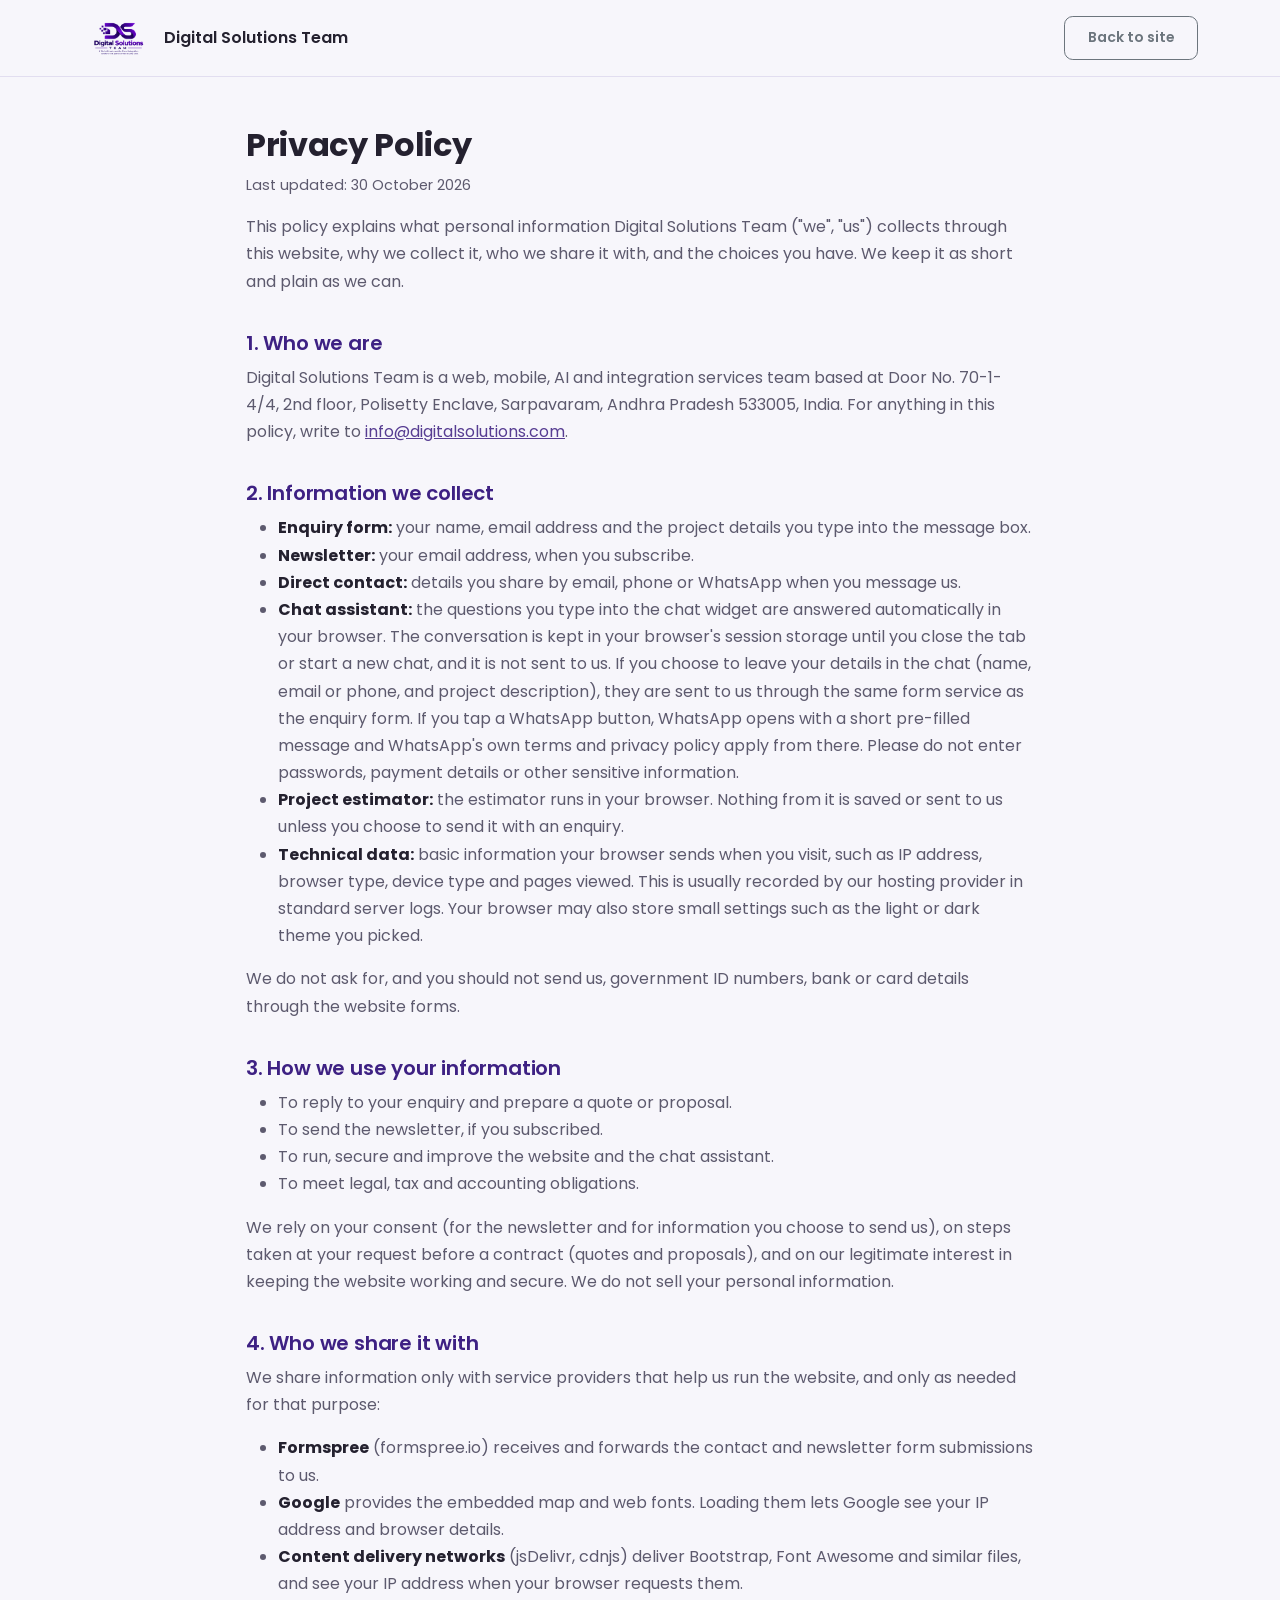
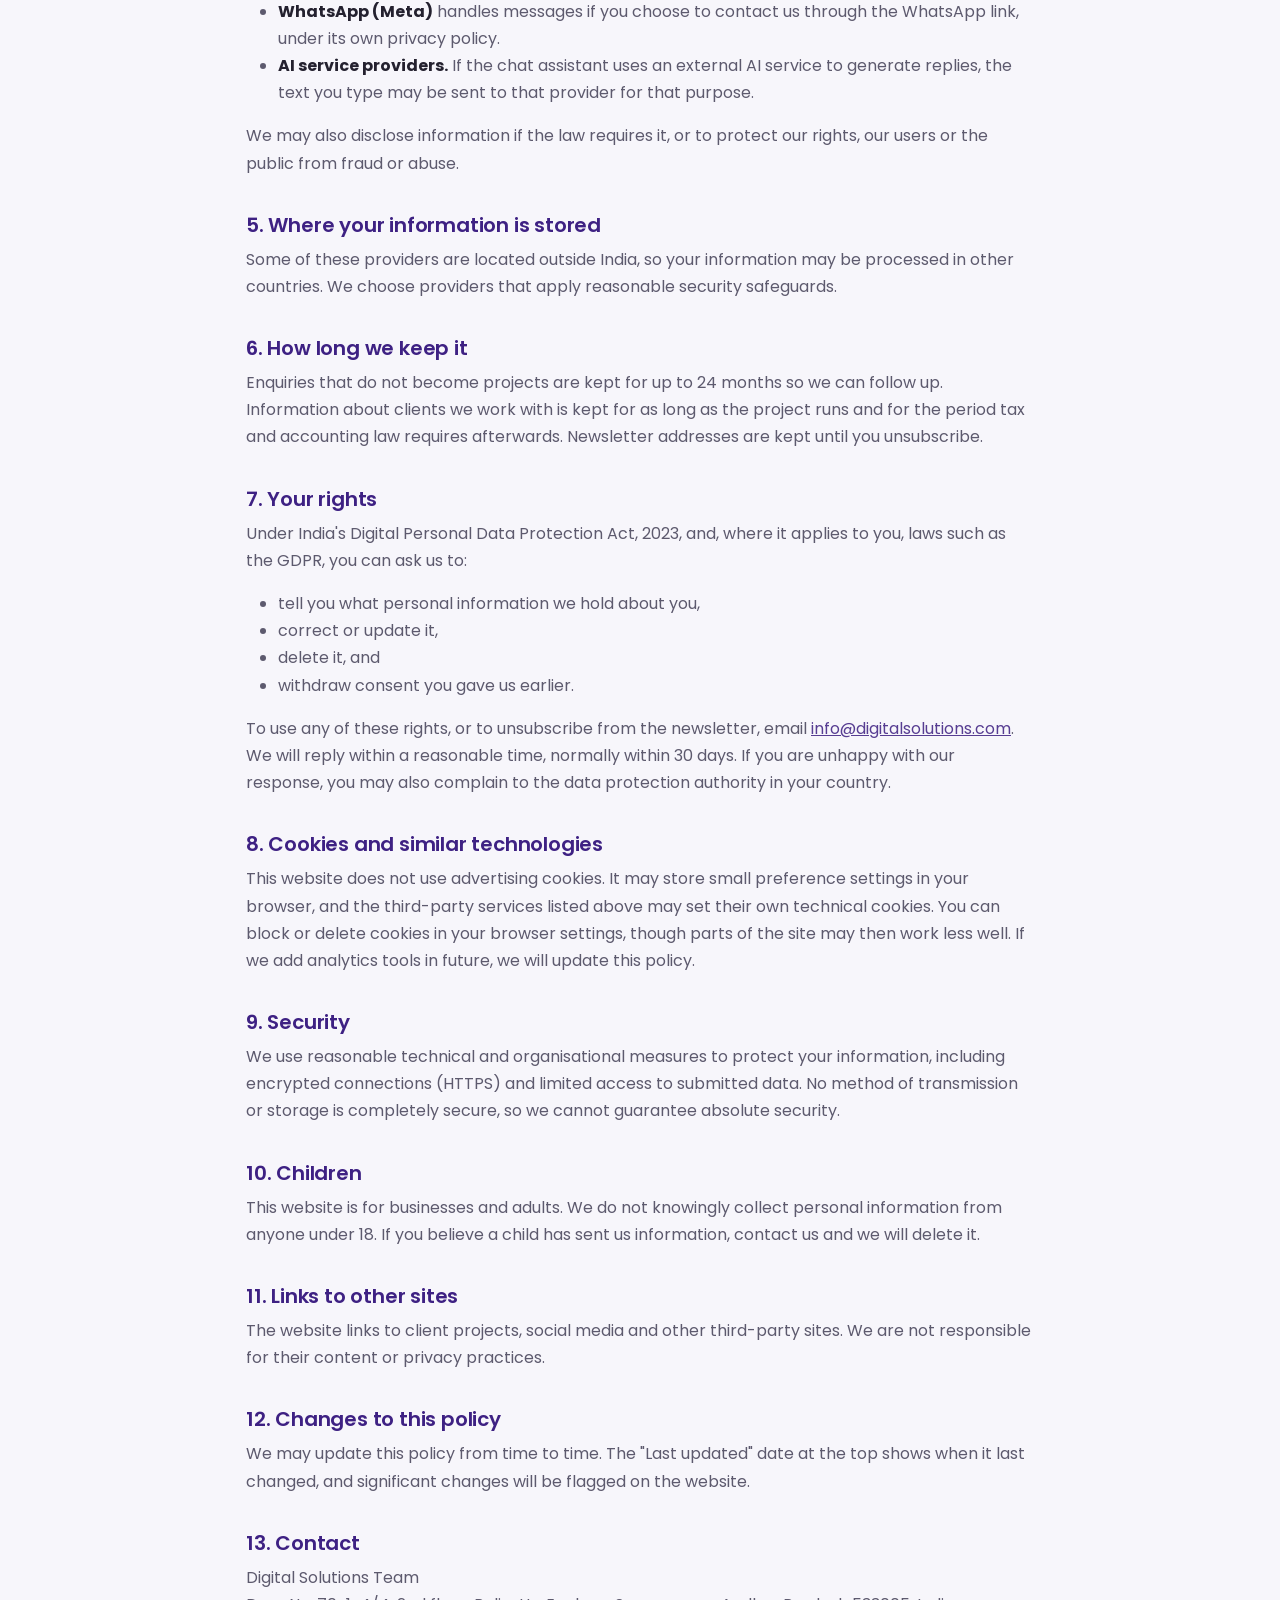
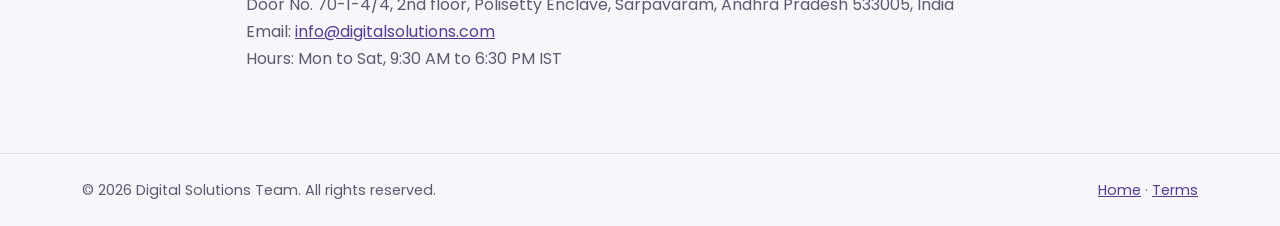
==== privacy.html @ 10ef4505 "Phase 1: Update website design and project cards" ====
<!doctype html>
<html lang="en">
  <head>
    <meta charset="UTF-8" />
    <meta name="viewport" content="width=device-width, initial-scale=1.0" />
    <title>Privacy Policy | Digital Solutions Team</title>
    <meta
      name="description"
      content="How Digital Solutions Team collects, uses and protects personal information from website visitors, enquiries and newsletter subscribers."
    />
    <meta name="robots" content="index, follow" />
    <link rel="icon" href="assets/images/logos/Digital%20Solutions%20Team%20Logo.png" />
    <link
      href="https://cdn.jsdelivr.net/npm/bootstrap@5.3.2/dist/css/bootstrap.min.css"
      rel="stylesheet"
    />
    <link
      href="https://fonts.googleapis.com/css2?family=Poppins:wght@400;500;600;700&display=swap"
      rel="stylesheet"
    />
    <link rel="stylesheet" href="styles.css" />
  </head>
  <body>
    <header class="legal-header">
      <div class="container d-flex justify-content-between align-items-center">
        <a href="index.html">
          <img
            src="assets/images/logos/Digital%20Solutions%20Team%20Logo.png"
            alt=""
            width="36"
            height="36"
          />
          <span>Digital Solutions Team</span>
        </a>
        <a href="index.html#contact" class="btn btn-sm btn-outline-secondary"
          >Back to site</a
        >
      </div>
    </header>

    <main class="legal">
      <h1>Privacy Policy</h1>
      <p class="updated">Last updated: 30 October 2026</p>

      <p>
        This policy explains what personal information Digital Solutions Team
        ("we", "us") collects through this website, why we collect it, who we
        share it with, and the choices you have. We keep it as short and plain as
        we can.
      </p>

      <h2>1. Who we are</h2>
      <p>
        Digital Solutions Team is a web, mobile, AI and integration services
        team based at Door No. 70-1-4/4, 2nd floor, Polisetty Enclave,
        Sarpavaram, Andhra Pradesh 533005, India. For anything in this policy,
        write to
        <a href="mailto:info@digitalsolutions.com"
          >info@digitalsolutions.com</a
        >.
      </p>

      <h2>2. Information we collect</h2>
      <ul>
        <li>
          <b>Enquiry form:</b> your name, email address and the project details
          you type into the message box.
        </li>
        <li>
          <b>Newsletter:</b> your email address, when you subscribe.
        </li>
        <li>
          <b>Direct contact:</b> details you share by email, phone or WhatsApp
          when you message us.
        </li>
        <li>
          <b>Chat assistant:</b> the questions you type into the chat widget are
          answered automatically in your browser. The conversation is kept in
          your browser's session storage until you close the tab or start a
          new chat, and it is not sent to us. If you choose to leave your
          details in the chat (name, email or phone, and project description),
          they are sent to us through the same form service as the enquiry
          form. If you tap a WhatsApp button, WhatsApp opens with a short
          pre-filled message and WhatsApp's own terms and privacy policy apply
          from there. Please do not enter passwords, payment details or other
          sensitive information.
        </li>
        <li>
          <b>Project estimator:</b> the estimator runs in your browser. Nothing
          from it is saved or sent to us unless you choose to send it with an
          enquiry.
        </li>
        <li>
          <b>Technical data:</b> basic information your browser sends when you
          visit, such as IP address, browser type, device type and pages
          viewed. This is usually recorded by our hosting provider in standard
          server logs. Your browser may also store small settings such as the
          light or dark theme you picked.
        </li>
      </ul>
      <p>
        We do not ask for, and you should not send us, government ID numbers,
        bank or card details through the website forms.
      </p>

      <h2>3. How we use your information</h2>
      <ul>
        <li>To reply to your enquiry and prepare a quote or proposal.</li>
        <li>To send the newsletter, if you subscribed.</li>
        <li>To run, secure and improve the website and the chat assistant.</li>
        <li>To meet legal, tax and accounting obligations.</li>
      </ul>
      <p>
        We rely on your consent (for the newsletter and for information you
        choose to send us), on steps taken at your request before a contract
        (quotes and proposals), and on our legitimate interest in keeping the
        website working and secure. We do not sell your personal information.
      </p>

      <h2>4. Who we share it with</h2>
      <p>
        We share information only with service providers that help us run the
        website, and only as needed for that purpose:
      </p>
      <ul>
        <li>
          <b>Formspree</b> (formspree.io) receives and forwards the contact and
          newsletter form submissions to us.
        </li>
        <li>
          <b>Google</b> provides the embedded map and web fonts. Loading them
          lets Google see your IP address and browser details.
        </li>
        <li>
          <b>Content delivery networks</b> (jsDelivr, cdnjs) deliver
          Bootstrap, Font Awesome and similar files, and see your IP address
          when your browser requests them.
        </li>
        <li>
          <b>WhatsApp (Meta)</b> handles messages if you choose to contact us
          through the WhatsApp link, under its own privacy policy.
        </li>
        <li>
          <b>AI service providers.</b> If the chat assistant uses an external AI
          service to generate replies, the text you type may be sent to that
          provider for that purpose.
        </li>
      </ul>
      <p>
        We may also disclose information if the law requires it, or to protect
        our rights, our users or the public from fraud or abuse.
      </p>

      <h2>5. Where your information is stored</h2>
      <p>
        Some of these providers are located outside India, so your information
        may be processed in other countries. We choose providers that apply
        reasonable security safeguards.
      </p>

      <h2>6. How long we keep it</h2>
      <p>
        Enquiries that do not become projects are kept for up to 24 months so we
        can follow up. Information about clients we work with is kept for as
        long as the project runs and for the period tax and accounting law
        requires afterwards. Newsletter addresses are kept until you
        unsubscribe.
      </p>

      <h2>7. Your rights</h2>
      <p>
        Under India's Digital Personal Data Protection Act, 2023, and, where it
        applies to you, laws such as the GDPR, you can ask us to:
      </p>
      <ul>
        <li>tell you what personal information we hold about you,</li>
        <li>correct or update it,</li>
        <li>delete it, and</li>
        <li>withdraw consent you gave us earlier.</li>
      </ul>
      <p>
        To use any of these rights, or to unsubscribe from the newsletter, email
        <a href="mailto:info@digitalsolutions.com"
          >info@digitalsolutions.com</a
        >. We will reply within a reasonable time, normally within 30 days. If
        you are unhappy with our response, you may also complain to the data
        protection authority in your country.
      </p>

      <h2>8. Cookies and similar technologies</h2>
      <p>
        This website does not use advertising cookies. It may store small
        preference settings in your browser, and the third-party services listed
        above may set their own technical cookies. You can block or delete
        cookies in your browser settings, though parts of the site may then work
        less well. If we add analytics tools in future, we will update this
        policy.
      </p>

      <h2>9. Security</h2>
      <p>
        We use reasonable technical and organisational measures to protect your
        information, including encrypted connections (HTTPS) and limited access
        to submitted data. No method of transmission or storage is completely
        secure, so we cannot guarantee absolute security.
      </p>

      <h2>10. Children</h2>
      <p>
        This website is for businesses and adults. We do not knowingly collect
        personal information from anyone under 18. If you believe a child has
        sent us information, contact us and we will delete it.
      </p>

      <h2>11. Links to other sites</h2>
      <p>
        The website links to client projects, social media and other third-party
        sites. We are not responsible for their content or privacy practices.
      </p>

      <h2>12. Changes to this policy</h2>
      <p>
        We may update this policy from time to time. The "Last updated" date at
        the top shows when it last changed, and significant changes will be
        flagged on the website.
      </p>

      <h2>13. Contact</h2>
      <p>
        Digital Solutions Team<br />
        Door No. 70-1-4/4, 2nd floor, Polisetty Enclave, Sarpavaram, Andhra
        Pradesh 533005, India<br />
        Email:
        <a href="mailto:info@digitalsolutions.com">info@digitalsolutions.com</a
        ><br />
        Hours: Mon to Sat, 9:30 AM to 6:30 PM IST
      </p>
    </main>

    <footer class="legal-footer">
      <div
        class="container d-flex flex-column flex-md-row justify-content-between gap-2"
      >
        <span>&copy; 2026 Digital Solutions Team. All rights reserved.</span>
        <span>
          <a href="index.html">Home</a> &middot;
          <a href="terms.html">Terms</a>
        </span>
      </div>
    </footer>
  </body>
</html>
---- styles.css ----
/* ===== Tokens ===== */
:root{
  color-scheme:light;
  --primary:#6648a9;--primary-600:#573d92;--secondary:#3e2183;--accent:#f3f63b;
  --bg:#f7f6fb;--bg-alt:#efecf8;--surface:#fff;--text:#24212f;--muted:#5d5a6e;--border:#e2def0;
  --link:#573d92;--ring:rgba(102,72,169,.35);
  --ink:#6648a9;            /* purple used for icons, tags and roles */
  --focus:#573d92;          /* focus ring colour on light surfaces */
  --shadow:0 1px 2px rgba(40,20,90,.06),0 8px 24px rgba(40,20,90,.08);
  --shadow-lg:0 2px 4px rgba(40,20,90,.08),0 18px 40px rgba(40,20,90,.16);
  --r:.9rem;--r-sm:.55rem;--ease:cubic-bezier(.2,.7,.2,1);
}
:root[data-theme="dark"]{
  color-scheme:dark;
  --bg:#0f0d19;--bg-alt:#161326;--surface:#1c1930;--text:#eceaf6;--muted:#aaa7c2;--border:#2f2a4a;
  --secondary:#c4b2f8;--link:#c4b2f8;--primary:#7a5bd0;--primary-600:#6a4cc0;--ink:#c4b2f8;--focus:#f3f63b;
  --shadow:0 1px 2px rgba(0,0,0,.4),0 8px 24px rgba(0,0,0,.35);--shadow-lg:0 18px 40px rgba(0,0,0,.55);
}
/* Same dark tokens when no theme is chosen yet (avoids a light flash) */
@media(prefers-color-scheme:dark){
  :root:not([data-theme]){
    color-scheme:dark;
    --bg:#0f0d19;--bg-alt:#161326;--surface:#1c1930;--text:#eceaf6;--muted:#aaa7c2;--border:#2f2a4a;
  --secondary:#c4b2f8;--link:#c4b2f8;--primary:#7a5bd0;--primary-600:#6a4cc0;--ink:#c4b2f8;--focus:#f3f63b;
  --shadow:0 1px 2px rgba(0,0,0,.4),0 8px 24px rgba(0,0,0,.35);--shadow-lg:0 18px 40px rgba(0,0,0,.55);
  }
}

/* ===== Base ===== */
html{scroll-behavior:smooth}
body{margin:0;font-family:'Poppins',system-ui,sans-serif;font-size:1rem;line-height:1.7;background:var(--bg);color:var(--text);-webkit-font-smoothing:antialiased}
section{padding:6rem 0}
section.alt{background:var(--bg-alt)}
.narrow{max-width:800px}
h1,h2,h3,h4{line-height:1.25;letter-spacing:-.01em}
h2{font-size:clamp(1.7rem,3.2vw,2.4rem);font-weight:700;color:var(--secondary)}
h3{font-size:1.15rem;font-weight:600;color:var(--secondary)}
p{color:var(--muted)}
a{color:var(--link)}
.text-muted-2{color:var(--muted);font-size:1.05rem}
.section-head{text-align:center;max-width:640px;margin:0 auto 3.5rem}
.section-head p{font-size:1.05rem;margin:.6rem 0 0}
::selection{background:var(--primary);color:#fff}
:focus-visible{outline:3px solid var(--focus);outline-offset:3px;border-radius:4px}
.navbar :focus-visible,.hero-section :focus-visible,.cta-band :focus-visible,.site-footer :focus-visible{outline-color:var(--accent)}
.skip-link{position:absolute;left:-999px;top:0;background:var(--accent);color:#000;padding:.7rem 1.2rem;z-index:3000;font-weight:600}
.skip-link:focus{left:0}

/* ===== Buttons ===== */
.btn{font-weight:600;border-radius:var(--r-sm);padding:.65rem 1.4rem;transition:transform .2s var(--ease),box-shadow .2s,background .2s}
.btn-lg{padding:.85rem 1.8rem;font-size:1.05rem}
.btn:hover{transform:translateY(-2px)}
.btn-primary{background:var(--primary);border:0;color:#fff;box-shadow:0 6px 18px rgba(102,72,169,.35)}
.btn-primary:hover,.btn-primary:focus{background:var(--primary-600);color:#fff}
.btn-outline-primary{--bs-btn-color:var(--ink);--bs-btn-border-color:var(--primary);--bs-btn-hover-bg:var(--primary);--bs-btn-hover-border-color:var(--primary);--bs-btn-hover-color:#fff;--bs-btn-active-bg:var(--primary);--bs-btn-active-border-color:var(--primary);--bs-btn-active-color:#fff;border-width:2px}
.btn-light{background:#fff;color:#3e2183;border:0;box-shadow:0 6px 20px rgba(0,0,0,.2)}
.btn-light:hover{background:#f2effb;color:#3e2183}
.btn-outline-light{border-width:2px}
.btn-link{text-decoration:underline;text-underline-offset:4px}

/* ===== Navbar ===== */
.navbar{padding:1rem 0;background:transparent;z-index:1050;transition:transform .35s var(--ease),background .35s,padding .35s}
.navbar.scrolled{padding:.55rem 0;background:rgba(14,11,30,.82);backdrop-filter:blur(16px) saturate(170%);-webkit-backdrop-filter:blur(16px) saturate(170%);box-shadow:0 6px 28px rgba(0,0,0,.3)}
.navbar.nav-hidden{transform:translateY(-100%)}
.navbar-brand{font-weight:700;font-size:1.2rem;color:#fff!important}
.nav-link{position:relative;color:rgba(255,255,255,.88)!important;font-weight:500;font-size:.95rem}
.nav-link:hover,.nav-link.active{color:#fff!important}
.nav-link::after{content:"";position:absolute;left:.5rem;right:.5rem;bottom:2px;height:2px;background:var(--accent);transform:scaleX(0);transform-origin:left;transition:transform .3s var(--ease)}
.nav-link:hover::after,.nav-link.active::after{transform:scaleX(1)}
.navbar i,.navbar .navbar-toggler{color:#fff}
.theme-toggle{background:none;border:0;padding:.4rem .7rem;border-radius:50%}
.theme-toggle:hover{background:rgba(255,255,255,.12)}
.navbar-collapse.show,.navbar-collapse.collapsing{background:rgba(14,11,30,.96);border-radius:var(--r);padding:1rem;margin-top:.6rem}

/* ===== Hero ===== */
.hero-section{position:relative;min-height:100vh;display:flex;align-items:center;text-align:center;color:#fff;padding:8rem 0 5rem;overflow:hidden;
  background:radial-gradient(900px 500px at 15% 10%,rgba(122,91,208,.55),transparent 60%),radial-gradient(700px 500px at 90% 90%,rgba(81,45,168,.7),transparent 60%),linear-gradient(160deg,#14122b,#1b1740 55%,#2a1a63)}
.hero-section::before{content:"";position:absolute;inset:0;background-image:radial-gradient(rgba(255,255,255,.08) 1px,transparent 1px);background-size:28px 28px;mask-image:linear-gradient(#000,transparent 85%)}
.hero-section .container{position:relative;z-index:1}
.hero-badge{display:inline-flex;align-items:center;gap:.55rem;margin-bottom:1.5rem;padding:.4rem 1rem;border:1px solid rgba(255,255,255,.22);border-radius:2rem;background:rgba(255,255,255,.08);color:#fff;font-size:.9rem}
.hero-badge i{font-size:.5rem;color:#4ade80;animation:pulse 2s infinite}
@keyframes pulse{50%{opacity:.35}}
.hero-section h1{font-size:clamp(2rem,5.4vw,3.6rem);font-weight:700;max-width:18em;margin:0 auto 1.2rem;color:#fff}
.hero-section .lead{max-width:40rem;margin:0 auto;color:rgba(255,255,255,.86)}
.hero-demo{max-width:36rem;margin:2rem auto;padding:.9rem 1.3rem;min-height:3.4rem;text-align:left;border:1px solid rgba(255,255,255,.22);border-radius:var(--r);background:rgba(255,255,255,.08);backdrop-filter:blur(8px);color:#fff}
.hero-demo .prompt{color:var(--accent);font-weight:500;margin-right:.4rem}
.caret{animation:blink 1s steps(1) infinite}
@keyframes blink{50%{opacity:0}}
.hero-actions{display:flex;flex-wrap:wrap;gap:.8rem;justify-content:center;align-items:center}
.hero-trust{list-style:none;padding:0;margin:3.5rem auto 0;max-width:46rem;display:grid;grid-template-columns:repeat(4,1fr);gap:1rem;border-top:1px solid rgba(255,255,255,.18);padding-top:2rem;color:rgba(255,255,255,.75);font-size:.9rem}
.hero-trust b{display:block;font-size:1.7rem;color:#fff;line-height:1.2}

/* ===== Cards ===== */
.card{background:var(--surface);color:var(--text);border:1px solid var(--border);border-radius:var(--r);box-shadow:var(--shadow);transition:transform .3s var(--ease),box-shadow .3s,border-color .3s}
.card:hover{transform:translateY(-6px);box-shadow:var(--shadow-lg);border-color:var(--primary)}
.card p{margin-bottom:0}
.card>i{display:inline-grid;place-items:center;width:3rem;height:3rem;margin-bottom:1rem;border-radius:.8rem;background:color-mix(in srgb,var(--primary) 14%,transparent);color:var(--ink);font-size:1.35rem}
.service-card .tags{margin-top:1rem}

/* tags & chips */
.tags{list-style:none;display:flex;flex-wrap:wrap;gap:.4rem;padding:0;margin:0 0 .8rem}
.tags.center{justify-content:center;margin-top:1rem}
.tags li{padding:.15rem .65rem;border-radius:2rem;font-size:.78rem;font-weight:500;color:var(--ink);background:color-mix(in srgb,var(--primary) 12%,transparent)}
.chips{list-style:none;display:flex;flex-wrap:wrap;gap:.5rem;padding:0;margin:.8rem 0 0}
.chips li{padding:.4rem .95rem;border:1px solid var(--border);border-radius:2rem;background:var(--surface);font-weight:500;font-size:.92rem;box-shadow:var(--shadow)}

/* check list */
.check-list{list-style:none;padding:0;margin:1.2rem 0 1.6rem}
.check-list li{position:relative;padding-left:1.8rem;margin-bottom:.6rem;color:var(--text)}
.check-list li::before{content:"\f00c";font-family:"Font Awesome 6 Free";font-weight:900;position:absolute;left:0;top:.1rem;font-size:.8rem;width:1.2rem;height:1.2rem;display:grid;place-items:center;border-radius:50%;background:var(--primary);color:#fff}

/* ===== Timeline ===== */
.timeline{list-style:none;counter-reset:s;max-width:680px;margin:0 auto;padding:0 0 0 3rem;border-left:3px solid color-mix(in srgb,var(--primary) 35%,transparent)}
.timeline li{position:relative;counter-increment:s;padding:0 0 2rem 1rem}
.timeline li:last-child{padding-bottom:0}
.timeline li::before{content:counter(s);position:absolute;left:-3.05rem;top:0;width:2.1rem;height:2.1rem;display:grid;place-items:center;border-radius:50%;background:var(--primary);color:#fff;font-weight:600;font-size:.9rem;box-shadow:0 0 0 6px var(--bg)}
.timeline strong{display:inline-block;margin-right:.7rem;font-size:1.15rem;color:var(--secondary)}
.timeline em{font-style:normal;font-size:.82rem;font-weight:500;color:var(--ink);background:color-mix(in srgb,var(--primary) 12%,transparent);padding:.1rem .6rem;border-radius:2rem}
.timeline span{display:block;margin-top:.3rem;color:var(--muted)}


/* ===== Team ===== */
.team-card {
  padding: .75rem .75rem 0 !important;
  overflow: hidden;
}

/* Diagonal-edge portrait */
.avatar {
  position: relative;
  width: 100%;
  aspect-ratio: 4 / 4.5;
  margin: 0 0 .9rem;
  display: grid;
  place-items: center;
  overflow: hidden;

  clip-path: polygon(
    0 0,
    100% 0,
    100% 88%,
    85% 100%,
    0 100%
  );

  background: linear-gradient(
    160deg,
    var(--primary),
    #512da8
  );

  color: rgba(255, 255, 255, .9);
  font-size: 3rem;
  font-weight: 700;
}

/* Portrait image */
.avatar img {
  position: absolute;
  inset: 0;
  width: 100%;
  height: 100%;
  object-fit: cover;
  object-position: center 20%;
  transition: transform .5s var(--ease);
}

/* Image hover animation */
.team-card:hover .avatar img {
  transform: scale(1.05);
}

/* Team member details */
.team-body {
  padding: 0 .6rem 1rem;
}

.team-body h3 {
  font-size: 1.15rem;
  margin-bottom: .2rem;
}

/* Team member role */
.role {
  color: var(--ink) !important;
  font-weight: 600;
  font-size: .88rem;
  margin-bottom: .4rem !important;
}


/* ===== Portfolio ===== */
.project-card{height:100%;overflow:hidden;background:var(--surface);border:1px solid var(--border);border-radius:var(--r);box-shadow:var(--shadow);transition:transform .3s var(--ease),box-shadow .3s}
.project-card:hover{transform:translateY(-6px);box-shadow:var(--shadow-lg)}
.project-card img{display:block;width:100%;aspect-ratio:16/10;object-fit:cover;transition:transform .5s var(--ease)}
.project-card:hover img{transform:scale(1.04)}
.project-info{padding:1.4rem}
.project-info h3{margin-bottom:.5rem}
.project-info p{font-size:.93rem;margin-bottom:1rem}
.project-info p b{color:var(--text)}
.project-info a{font-weight:600;text-decoration:none}
.project-info a::after{content:" \2192"}
.project-info a:hover{text-decoration:underline}

/* ===== Pricing ===== */
.price-card{position:relative}
.price-card .price{font-size:1.05rem;font-weight:600;color:var(--text);margin:.2rem 0 0}
.price-card.featured{border:2px solid var(--primary);box-shadow:var(--shadow-lg)}
@media(min-width:992px){.price-card.featured{transform:translateY(-12px)}.price-card.featured:hover{transform:translateY(-18px)}}
.ribbon{position:absolute;top:-.85rem;left:50%;transform:translateX(-50%);padding:.2rem 1rem;border-radius:2rem;background:var(--accent);color:#1b1500;font-size:.8rem;font-weight:700}

/* ===== Testimonials ===== */
.stars{margin-bottom:1rem;white-space:nowrap}
.stars i{color:#f5b301!important;font-size:.95rem}
.card .stars i,.stars i{display:inline;width:auto;height:auto;margin:0 .1rem 0 0;background:none}
blockquote{margin:0 0 1.2rem;font-size:1.08rem;line-height:1.65;color:var(--text)}
figcaption{margin-top:auto;font-size:.9rem;color:var(--muted)}
figcaption b{color:var(--text)}
figure.card{display:flex;flex-direction:column;margin:0}

/* ===== FAQ ===== */
.accordion{--bs-accordion-bg:var(--surface);--bs-accordion-color:var(--text);--bs-accordion-border-color:var(--border);--bs-accordion-btn-bg:var(--surface);--bs-accordion-btn-color:var(--text);--bs-accordion-active-bg:color-mix(in srgb,var(--primary) 8%,var(--surface));--bs-accordion-active-color:var(--secondary);--bs-accordion-btn-focus-box-shadow:0 0 0 .2rem var(--ring);--bs-accordion-border-radius:var(--r);--bs-accordion-inner-border-radius:var(--r)}
.accordion-item{margin-bottom:.8rem;border:1px solid var(--border)!important;border-radius:var(--r)!important;overflow:hidden;box-shadow:var(--shadow)}
.accordion-button{font-weight:600;font-size:1.02rem;padding:1.15rem 1.4rem}
.accordion-body{color:var(--muted);padding:0 1.4rem 1.3rem}
:root[data-theme="dark"] .accordion-button::after{filter:invert(1)}
@media(prefers-color-scheme:dark){:root:not([data-theme]) .accordion-button::after{filter:invert(1)}}

/* ===== Forms & estimator ===== */
.form-label{font-weight:500;color:var(--text);font-size:.92rem}
.form-control,.form-select{background-color:var(--surface);color:var(--text);border:1.5px solid var(--border);border-radius:var(--r-sm);padding:.7rem .9rem}
.form-control::placeholder{color:var(--muted);opacity:.8}
.form-control:focus,.form-select:focus{background-color:var(--surface);color:var(--text);border-color:var(--primary);box-shadow:0 0 0 .25rem var(--ring)}
.estimate{display:block;margin-top:.5rem;padding:1rem 1.2rem;border-radius:var(--r-sm);background:color-mix(in srgb,var(--primary) 10%,transparent);color:var(--secondary);font-size:1.6rem;font-weight:700;text-align:center}
#formStatus{min-height:1.5rem;font-weight:500;color:var(--text)}
#estimator .card:hover,#contactForm:hover{transform:none;border-color:var(--border);box-shadow:var(--shadow)}

/* ===== CTA band ===== */
.cta-band{padding:5rem 0;color:#fff;background:radial-gradient(600px 300px at 80% 0,rgba(243,246,59,.18),transparent 60%),linear-gradient(135deg,#3e2183,#6648a9)}
.cta-band h2{color:#fff}
.cta-band p{color:rgba(255,255,255,.88);max-width:34rem;margin:.6rem auto 1.8rem;font-size:1.1rem}

/* ===== Contact ===== */
.contact-list{list-style:none;padding:0;margin:0;display:grid;gap:1.2rem}
.contact-list li{display:flex;gap:1rem;align-items:flex-start;color:var(--muted)}
.contact-list i{flex:none;display:grid;place-items:center;width:2.8rem;height:2.8rem;border-radius:.8rem;background:color-mix(in srgb,var(--primary) 14%,transparent);color:var(--ink);font-size:1.1rem}
.contact-list b{display:block;color:var(--text)}
.contact-list a{text-decoration:none;font-weight:500}
.contact-list a:hover{text-decoration:underline}
iframe{border-radius:var(--r);box-shadow:var(--shadow)}

/* ===== Footer ===== */
.site-footer{background:#0c0a18;color:#fff}
.footer-top{padding:3.5rem 0;background:linear-gradient(135deg,#3e2183,#6648a9)}
.footer-top h2{color:#fff;font-size:clamp(1.4rem,2.6vw,2rem);margin-bottom:.4rem}
.footer-top p{color:rgba(255,255,255,.85);margin:0}
.newsletter{display:flex;gap:.7rem}
.newsletter .form-control{flex:1;min-width:0;background:#fff;color:#24212f;border:0}
.newsletter .form-control::placeholder{color:#6b6880}
.footer-main{padding-top:4.5rem;padding-bottom:4rem}
.footer-brand{color:#fff;font-size:1.5rem;font-weight:700;margin-bottom:1rem}
.site-footer p,.site-footer address{color:#b9b6cf;font-size:1rem}
.site-footer h4{color:#fff;font-size:1.05rem;font-weight:600;margin-bottom:1.3rem}
.site-footer ul li{margin-bottom:.75rem}
.site-footer address p{display:flex;gap:.8rem;margin-bottom:.9rem}
.site-footer address i{flex:none;margin-top:.3rem;color:var(--accent);width:1.1rem}
.footer-link{color:#e8e6f5;text-decoration:none;transition:color .2s,padding .2s}
.footer-link:hover{color:var(--accent)}
.site-footer nav .footer-link:hover{padding-left:.3rem}
.footer-social{display:grid;place-items:center;width:2.8rem;height:2.8rem;border-radius:50%;background:rgba(255,255,255,.08);color:#fff;text-decoration:none;transition:background .2s,transform .2s,color .2s}
.footer-social i{color:inherit}
.footer-social:hover{background:var(--accent);color:#1b1500;transform:translateY(-3px)}
.footer-bottom{padding:1.6rem 0;border-top:1px solid rgba(255,255,255,.1)}
.footer-bottom p,.footer-bottom .footer-link{font-size:.92rem}
.footer-bottom .list-inline-item:not(:last-child){margin-right:1.4rem}

/* ===== Floating + chat ===== */
.whatsapp-float,.chat-fab,.scroll-top{position:fixed;right:20px;display:grid;place-items:center;border:0;border-radius:50%;color:#fff;box-shadow:var(--shadow-lg)}
.whatsapp-float i,.chat-fab i,.scroll-top i{color:#fff}
.whatsapp-float{bottom:20px;width:56px;height:56px;background:#25d366;font-size:27px;z-index:999}
.chat-fab{bottom:88px;width:56px;height:56px;background:var(--primary);font-size:24px;z-index:999}
.scroll-top{bottom:156px;width:46px;height:46px;background:var(--primary);color:#fff;opacity:0;visibility:hidden;transform:translateY(16px);transition:.3s;z-index:998}
.scroll-top.show{opacity:1;visibility:visible;transform:none}

/* ===== Responsive ===== */
@media(max-width:991.98px){
  section{padding:4.5rem 0}
  .hero-trust{grid-template-columns:repeat(2,1fr)}
  .newsletter{flex-direction:column}
}
@media(max-width:575.98px){
  section{padding:3.5rem 0}
  .section-head{margin-bottom:2.5rem}
  .hero-section{padding-top:7rem}
  .hero-actions .btn{width:100%}
  .timeline{padding-left:2.6rem}
}

/* ===== Reduced motion ===== */
@media(prefers-reduced-motion:reduce){
  html{scroll-behavior:auto}
  *,*::before,*::after{animation:none!important;transition:none!important}
  .card:hover,.project-card:hover,.btn:hover,.tool:hover,.tool:hover i{transform:none}
}

/* ===== Tools ===== */
.tool-title{margin-bottom:1.2rem;padding-bottom:.7rem;border-bottom:2px solid var(--border);font-size:1.1rem;color:var(--text)}
.tools{list-style:none;display:grid;grid-template-columns:repeat(3,1fr);gap:.9rem;padding:0;margin:0}
.tool{--c:var(--text);display:flex;flex-direction:column;align-items:center;gap:.6rem;padding:1.2rem .6rem;text-align:center;background:var(--surface);border:1px solid var(--border);border-radius:var(--r);box-shadow:var(--shadow);font-weight:500;font-size:.92rem;color:var(--text);transition:transform .25s var(--ease),border-color .25s,box-shadow .25s}
.tool i{font-size:2.1rem;color:var(--c);transition:transform .25s var(--ease)}
.tool:hover{transform:translateY(-4px);border-color:var(--c);box-shadow:var(--shadow-lg)}
.tool:hover i{transform:scale(1.15)}
@media(max-width:575.98px){.tools{grid-template-columns:repeat(2,1fr)}}

/* ===== Tool brand colours (replaces inline style="--c:...") ===== */
.t-react{--c:#149eca}.t-js{--c:#d4a900}.t-html{--c:#e34f26}.t-css{--c:#1572b6}.t-bootstrap{--c:#7952b3}
.t-figma{--c:#a259ff}.t-node{--c:#3c873a}.t-mongo{--c:#47a248}.t-mysql{--c:#00758f}.t-python{--c:#3776ab}
.t-aws{--c:#ff9900}.t-docker{--c:#2496ed}.t-git{--c:#f05032}.t-analytics{--c:#e37400}.t-wordpress{--c:#21759b}
.t-stripe{--c:#635bff}.t-brand{--c:var(--ink)}

/* ===== Logo ===== */
.navbar-brand{display:inline-flex;align-items:center;gap:.6rem}
.brand-logo{height:40px;width:auto;max-width:160px;object-fit:contain}
.footer-brand-wrap{display:inline-flex;align-items:center;gap:.6rem;margin-bottom:.75rem}
.footer-brand-wrap .footer-brand{margin:0}
.footer-brand-wrap .brand-logo{height:44px}

/* ===== Selected work ===== */
.work-card{display:flex;flex-direction:column;overflow:hidden}
.work-media{position:relative}
.work-media img{width:100%;display:block}
.work-badge{position:absolute;top:.75rem;left:.75rem;background:rgba(0,0,0,.78);color:#fff;padding:.2rem .65rem;border-radius:999px;font-size:.75rem;font-weight:500}
.work-badge .fa-circle{color:#3ddc84;font-size:.5rem;margin-right:.35rem;vertical-align:middle}
.work-placeholder{width:100%;aspect-ratio:16/10;display:flex;align-items:center;justify-content:center;background:linear-gradient(135deg,#1e2a4a,#6648a9);color:#fff;font-size:3.5rem}
.work-card .project-info{display:flex;flex-direction:column;flex:1}
.work-meta{display:grid;grid-template-columns:auto 1fr;gap:.35rem .9rem;font-size:.875rem;margin:.75rem 0 1rem;padding-top:.75rem;border-top:1px solid var(--border)}
.work-meta>div{display:contents}
.work-meta dt{font-weight:600;color:var(--muted)}
.work-meta dd{margin:0;color:var(--text)}
.work-actions{margin-top:auto;display:flex;flex-wrap:wrap;align-items:center;gap:.75rem 1rem}
.project-info .work-actions .btn{color:#fff}
.project-info .work-actions .btn::after{content:none}
.work-actions a:not(.btn){color:var(--link)}
.is-pending{opacity:.55}

/* ===== Client reviews slider ===== */
.review-carousel{max-width:780px;margin:0 auto}
.review-card{padding:2rem 1.5rem;text-align:center;min-height:320px;align-items:center;justify-content:center}
@media(min-width:768px){.review-card{padding:2.5rem 3rem}}
.review-card .stars{margin-bottom:1rem}
.review-card blockquote{font-size:1.1rem;line-height:1.7;margin:0 0 1.25rem}
.review-person{display:flex;align-items:center;gap:.85rem;text-align:left;margin-top:0}
.review-avatar{width:48px;height:48px;flex:none;border-radius:50%;background:var(--primary);color:#fff;display:flex;align-items:center;justify-content:center;font-weight:600}
.review-person small{display:block;color:var(--muted)}
.review-controls{display:flex;align-items:center;justify-content:center;gap:1rem;margin-top:1.25rem}
.review-btn{width:42px;height:42px;border-radius:50%;border:1px solid var(--border);background:var(--surface);color:var(--text);transition:background .2s,color .2s,border-color .2s}
.review-btn:hover,.review-btn:focus-visible{background:var(--primary);border-color:var(--primary);color:#fff}
.review-btn i{color:inherit}
.review-dots.carousel-indicators{position:static;margin:0;width:auto;justify-content:center}
.review-dots.carousel-indicators [data-bs-target]{width:10px;height:10px;margin:0 5px;padding:0;border:0;border-radius:50%;background-color:var(--muted);opacity:.45;text-indent:0}
.review-dots.carousel-indicators [data-bs-target].active{opacity:1;background-color:var(--primary)}

/* ===== Form extras ===== */
.form-consent{font-size:.8rem;margin:.75rem 0 0;color:var(--muted)}
.form-consent a{color:inherit;text-decoration:underline}
.footer-top .form-consent{color:rgba(255,255,255,.85)}
.map-frame{border:0}

/* ===== Legal pages (privacy.html) ===== */
.legal-header{border-bottom:1px solid var(--border);padding:1rem 0}
.legal-header a:not(.btn){color:var(--text);text-decoration:none;font-weight:600;display:inline-flex;align-items:center;gap:.6rem}
.legal-header img{height:36px;width:auto}
.legal{max-width:820px;margin:0 auto;padding:3rem 1rem 4rem}
.legal h1{font-size:2rem;font-weight:700}
.legal h2{font-size:1.25rem;font-weight:600;margin-top:2.25rem}
.legal li{color:var(--muted)}
.legal li b{color:var(--text)}
.legal .updated{font-size:.9rem}
.legal-footer{border-top:1px solid var(--border);padding:1.5rem 0;font-size:.9rem;color:var(--muted)}

/* ===== Chat assistant ===== */
.chat-panel{position:fixed;right:20px;bottom:156px;z-index:1060;display:flex;flex-direction:column;width:min(390px,calc(100vw - 40px));height:min(580px,calc(100vh - 180px));min-height:380px;background:var(--surface);color:var(--text);border:1px solid var(--border);border-radius:var(--r);box-shadow:0 20px 60px rgba(0,0,0,.35);overflow:hidden}
.chat-panel[hidden]{display:none}
.chat-head{display:flex;align-items:center;gap:.7rem;padding:.8rem .9rem;background:linear-gradient(135deg,#3e2183,#6648a9);color:#fff}
.chat-head i{color:#fff}
.chat-avatar{flex:none;display:grid;place-items:center;width:2.4rem;height:2.4rem;border-radius:50%;background:rgba(255,255,255,.18)}
.chat-head-text{flex:1;min-width:0;line-height:1.3}
.chat-head-text b{display:block;font-size:.95rem}
.chat-head-text small{display:block;font-size:.74rem;opacity:.9}
.chat-icon-btn{flex:none;display:grid;place-items:center;width:2rem;height:2rem;border:0;border-radius:50%;background:none;color:#fff}
.chat-icon-btn:hover{background:rgba(255,255,255,.18)}
.chat-log{flex:1;overflow-y:auto;display:flex;flex-direction:column;gap:.55rem;padding:1rem;background:var(--bg)}
.msg{max-width:88%;padding:.55rem .9rem;border-radius:1rem;font-size:.92rem;line-height:1.5;white-space:pre-line;overflow-wrap:anywhere}
.msg.bot{align-self:flex-start;background:var(--surface);border:1px solid var(--border);color:var(--text);border-bottom-left-radius:.25rem}
.msg.me{align-self:flex-end;background:var(--primary);color:#fff;border-bottom-right-radius:.25rem}
.msg-actions{display:flex;flex-wrap:wrap;gap:.4rem;margin-top:.6rem;white-space:normal}
.chat-action{display:inline-flex;align-items:center;padding:.28rem .8rem;border-radius:2rem;background:var(--primary);color:#fff!important;font-size:.8rem;font-weight:600;text-decoration:none}
.chat-action:hover{background:var(--primary-600)}
.chat-action.wa{background:#128c4a}
.chat-action.wa:hover{background:#0f7a40}
.msg.typing{display:flex;gap:.3rem;align-items:center;padding:.75rem 1rem}
.msg.typing span{width:7px;height:7px;border-radius:50%;background:var(--muted);opacity:.5;animation:typing 1.2s infinite}
.msg.typing span:nth-child(2){animation-delay:.15s}
.msg.typing span:nth-child(3){animation-delay:.3s}
@keyframes typing{30%{transform:translateY(-4px);opacity:1}}
.chat-quick{display:flex;flex-wrap:wrap;gap:.4rem;max-height:7.5rem;overflow-y:auto;padding:.6rem 1rem;border-top:1px solid var(--border)}
.chat-quick:empty{display:none}
.chat-quick button{padding:.2rem .8rem;border:1px solid var(--primary);border-radius:2rem;background:none;color:var(--ink);font-size:.82rem}
.chat-quick button:hover{background:var(--primary);color:#fff}
.chat-form{display:flex;gap:.5rem;padding:.75rem;border-top:1px solid var(--border)}
.chat-form .form-control{min-width:0}
.chat-foot{display:flex;justify-content:space-between;align-items:center;gap:.5rem;padding:.4rem .9rem .5rem;border-top:1px solid var(--border);font-size:.74rem;color:var(--muted)}
.chat-foot a{color:var(--link);text-decoration:none;font-weight:600}
.chat-foot a:hover{text-decoration:underline}
@media(max-width:575.98px){
  .chat-panel{left:10px;right:10px;bottom:10px;width:auto;height:min(80vh,620px)}
}

/* ===== Utility fallback (screen-reader-only text, also works if Bootstrap fails to load) ===== */
.visually-hidden{position:absolute!important;width:1px!important;height:1px!important;margin:-1px!important;padding:0!important;overflow:hidden!important;clip:rect(0,0,0,0)!important;white-space:nowrap!important;border:0!important}


/* ===== Selected Work: professional horizontal project carousel ===== */
/* Targets the Bootstrap row that contains .work-card elements. */
.row:has(> [class*="col"] > .work-card),
.row:has(> .work-card) {
  display: flex;
  flex-wrap: nowrap;
  gap: 1.25rem;
  overflow-x: auto;
  overflow-y: hidden;
  padding: .5rem .25rem 1.25rem;
  scroll-snap-type: x mandatory;
  scroll-padding-inline: .25rem;
  overscroll-behavior-inline: contain;
  -webkit-overflow-scrolling: touch;
  scrollbar-width: thin;
  scrollbar-color: var(--primary) var(--bg-alt);
}

.row:has(> [class*="col"] > .work-card) > [class*="col"],
.row:has(> .work-card) > .work-card {
  flex: 0 0 calc((100% - 2.5rem) / 3);
  width: calc((100% - 2.5rem) / 3);
  max-width: calc((100% - 2.5rem) / 3);
  scroll-snap-align: start;
}

.row:has(> [class*="col"] > .work-card) > [class*="col"] > .work-card {
  height: 100%;
}

.work-card {
  height: 100%;
  overflow: hidden;
  border: 1px solid var(--border);
  border-radius: 1.1rem;
  background: var(--surface);
  box-shadow: var(--shadow);
  transition: transform .25s var(--ease), box-shadow .25s, border-color .25s;
}

.work-card:hover {
  transform: translateY(-4px);
  border-color: var(--primary);
  box-shadow: var(--shadow-lg);
}

.work-card .work-media {
  overflow: hidden;
  background: var(--bg-alt);
}

.work-card .work-media img,
.work-card .work-media .work-placeholder {
  display: block;
  width: 100%;
  aspect-ratio: 16 / 9;
  height: auto;
  object-fit: cover;
}

.work-card .work-media .work-placeholder {
  display: flex;
  align-items: center;
  justify-content: center;
}

.work-card .project-info {
  display: flex;
  flex-direction: column;
  gap: .15rem;
  padding: 1.35rem 1.4rem 1.4rem;
}

.work-card .project-info h3 {
  margin: 0 0 .45rem;
  font-size: 1.2rem;
  line-height: 1.35;
}

.work-card .project-info p {
  margin: 0 0 .85rem;
  font-size: .98rem;
  line-height: 1.7;
}

.work-card .work-meta {
  gap: .4rem .85rem;
  margin: .65rem 0 1rem;
  padding-top: .85rem;
  font-size: .9rem;
}

.work-card .work-actions {
  gap: .65rem .9rem;
  margin-top: auto;
}

.work-card .work-actions .btn {
  padding: .65rem 1rem;
  font-size: .92rem;
}

/* Two cards visible on tablets */
@media (max-width: 991.98px) {
  .row:has(> [class*="col"] > .work-card) > [class*="col"],
  .row:has(> .work-card) > .work-card {
    flex-basis: calc((100% - 1.25rem) / 2);
    width: calc((100% - 1.25rem) / 2);
    max-width: calc((100% - 1.25rem) / 2);
  }
}

/* One larger card visible on phones */
@media (max-width: 575.98px) {
  .row:has(> [class*="col"] > .work-card),
  .row:has(> .work-card) {
    gap: 1rem;
  }

  .row:has(> [class*="col"] > .work-card) > [class*="col"],
  .row:has(> .work-card) > .work-card {
    flex-basis: 88%;
    width: 88%;
    max-width: 88%;
  }

  .work-card .project-info {
    padding: 1.1rem;
  }
}
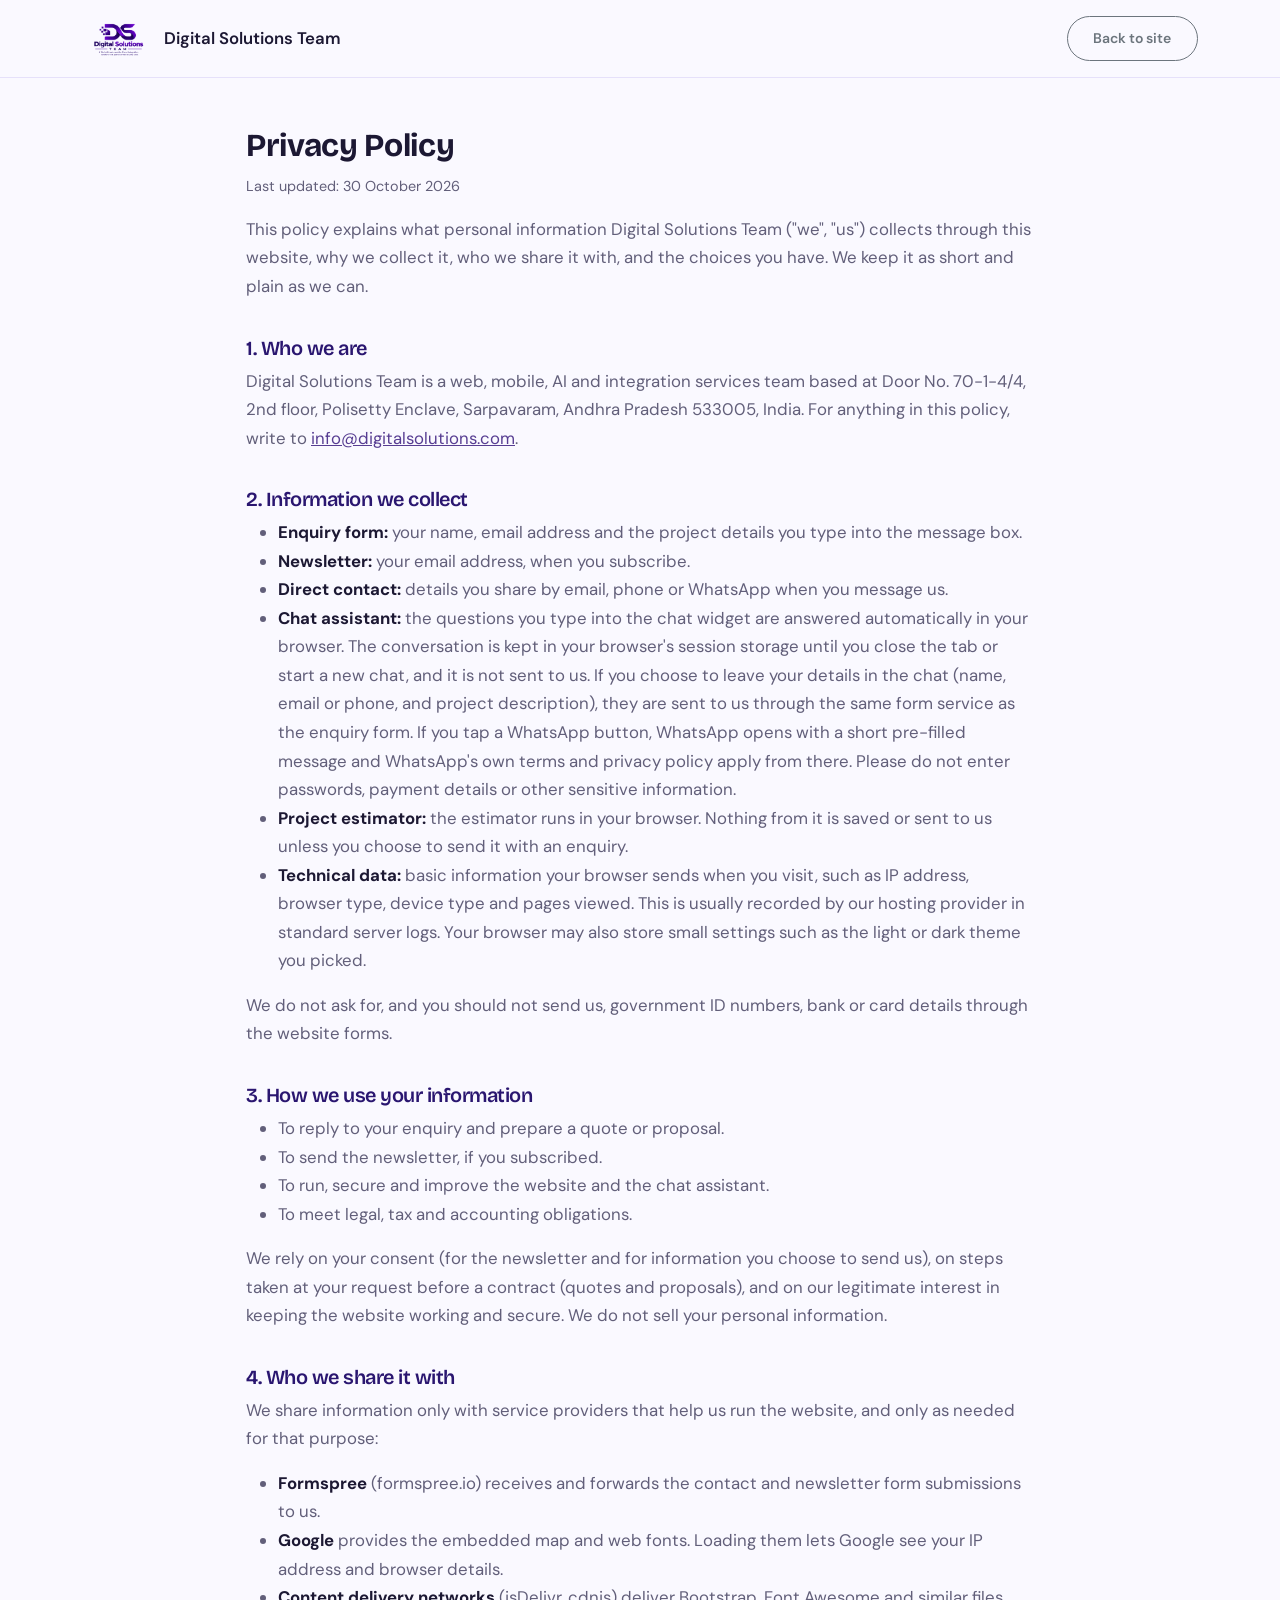
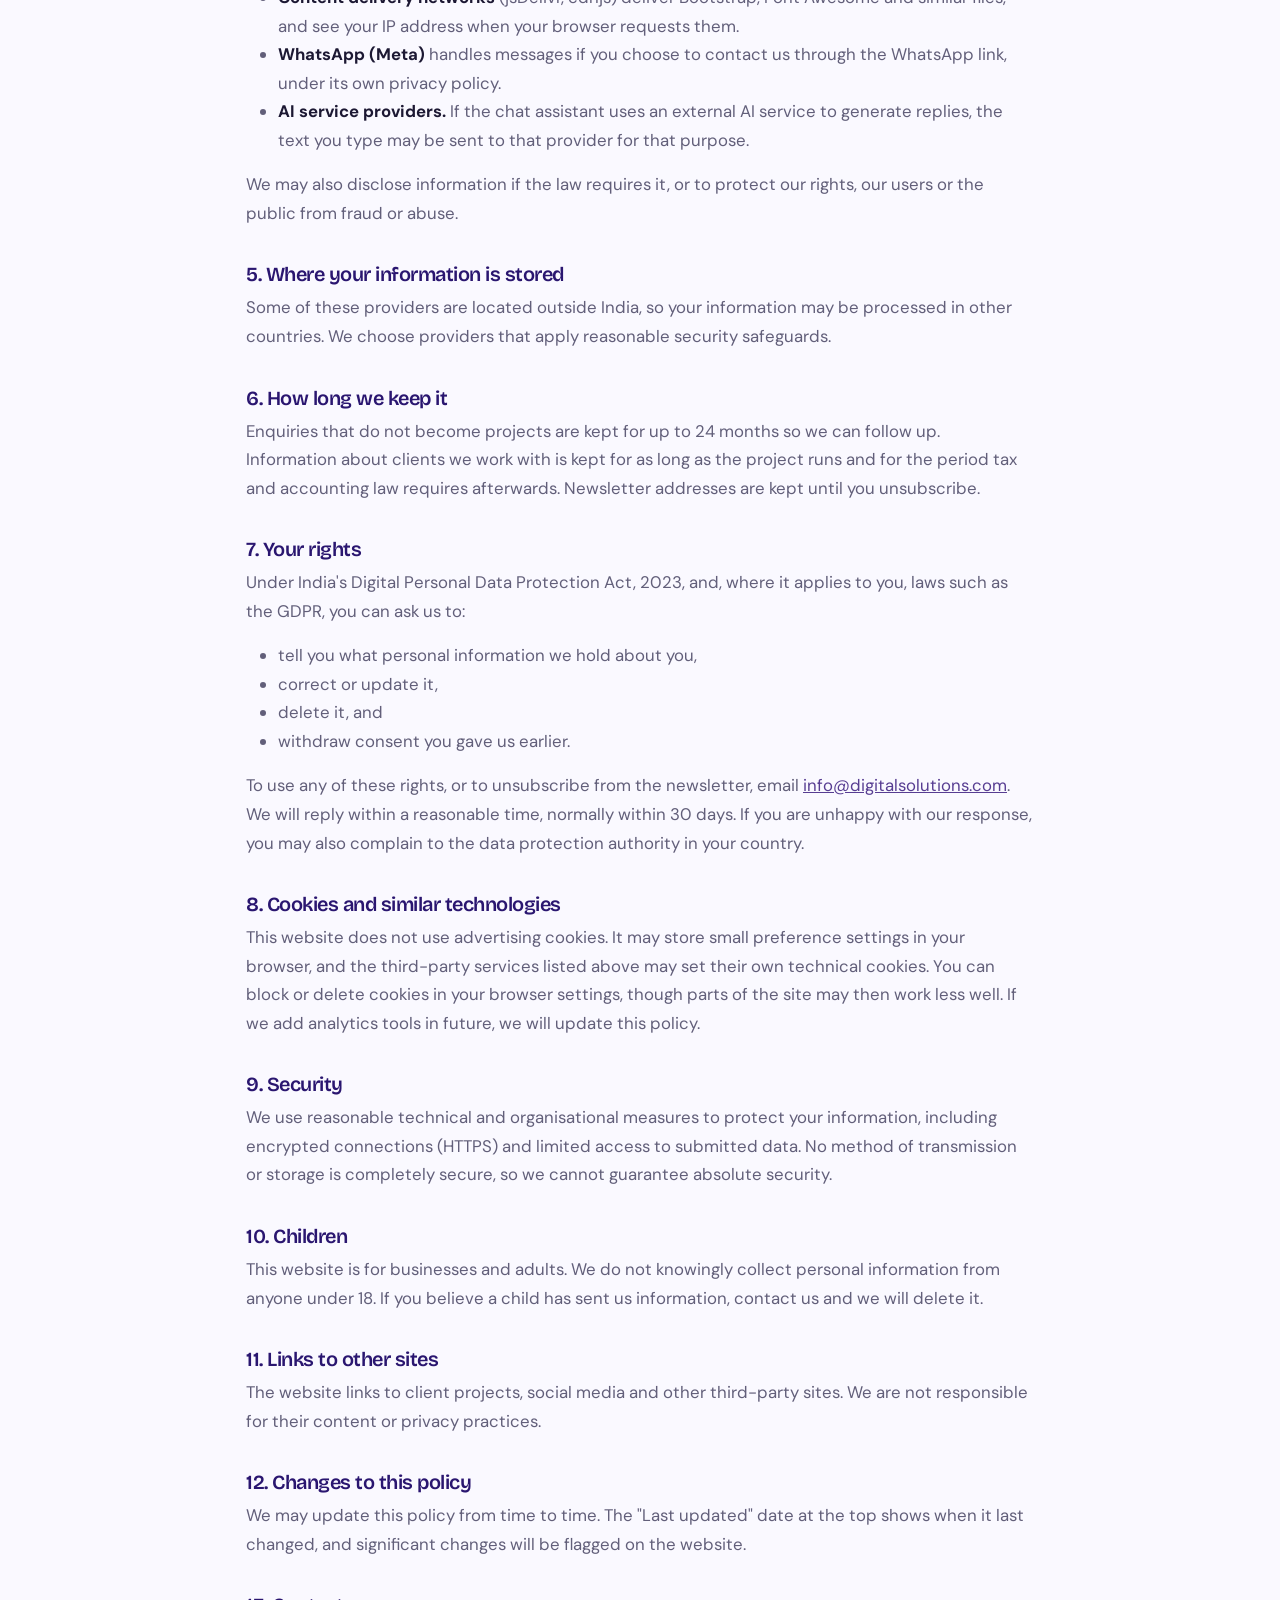
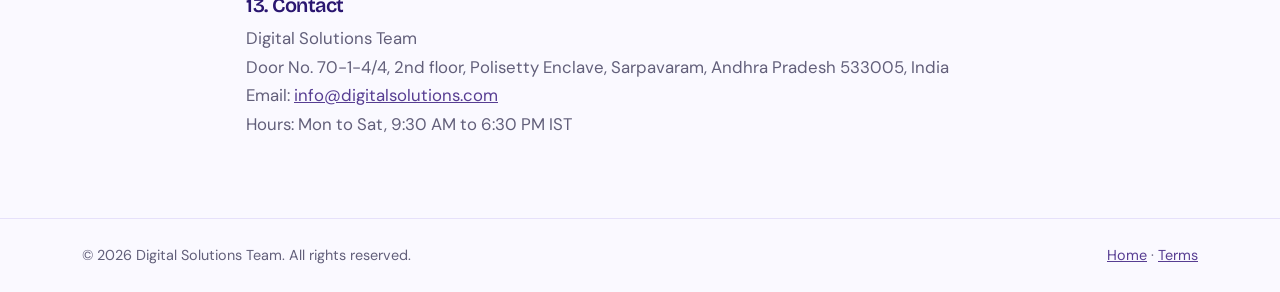
==== commit 75ad5e54: "style: redesign website UI with modern gradient theme" ====
--- a/privacy.html
+++ b/privacy.html
@@ -15,10 +15,11 @@
       rel="stylesheet"
     />
     <link
-      href="https://fonts.googleapis.com/css2?family=Poppins:wght@400;500;600;700&display=swap"
+      href="https://fonts.googleapis.com/css2?family=Bricolage+Grotesque:opsz,wght@12..96,500;700;800&family=DM+Sans:wght@400;500;600;700&family=Poppins:wght@400;500;600;700&display=swap"
       rel="stylesheet"
     />
     <link rel="stylesheet" href="styles.css" />
+    <link rel="stylesheet" href="modern.css" />
   </head>
   <body>
     <header class="legal-header">
--- a/modern.css
+++ b/modern.css
@@ -0,0 +1,148 @@
+/* ===== Modern layer: loads after styles.css ===== */
+:root{
+  --primary:#6d4cf0;--primary-600:#5b3ad8;--secondary:#2a1670;--accent:#f3f63b;
+  --bg:#faf9ff;--bg-alt:#f1eeff;--surface:#fff;--text:#1c1833;--muted:#625f7a;--border:#e6e1fa;
+  --ink:#5b3ad8;--r:1.35rem;--r-sm:.8rem;
+  --grad:linear-gradient(135deg,#6d4cf0,#a24bf0 55%,#e24bd2);
+  --shadow:0 1px 2px rgba(42,22,112,.05),0 12px 32px -12px rgba(42,22,112,.14);
+  --shadow-lg:0 2px 4px rgba(42,22,112,.06),0 28px 56px -18px rgba(88,58,216,.38);
+  --font-d:'Bricolage Grotesque','Poppins',system-ui,sans-serif;
+}
+:root[data-theme="dark"]{--bg:#0b0919;--bg-alt:#100d22;--surface:#171332;--text:#efedfb;--muted:#a9a6c6;--border:#2a2550;--secondary:#d8ccff;--ink:#cbbcff;--primary:#8b6cff;--primary-600:#7a59f5}
+@media(prefers-color-scheme:dark){:root:not([data-theme]){--bg:#0b0919;--bg-alt:#100d22;--surface:#171332;--text:#efedfb;--muted:#a9a6c6;--border:#2a2550;--secondary:#d8ccff;--ink:#cbbcff;--primary:#8b6cff;--primary-600:#7a59f5}}
+
+body{font-family:'DM Sans','Poppins',system-ui,sans-serif;font-size:1.05rem}
+h1,h2,h3,h4,.navbar-brand,.footer-brand{font-family:var(--font-d)}
+h2{font-weight:800;letter-spacing:-.025em;font-size:clamp(2rem,4vw,3.1rem);line-height:1.1}
+h3{font-weight:700;letter-spacing:-.015em}
+section{padding:7rem 0}
+section.alt{background:linear-gradient(180deg,var(--bg-alt),var(--bg))}
+.section-head{max-width:720px;margin-bottom:4rem}
+.section-head h2{background:var(--grad);-webkit-background-clip:text;background-clip:text;color:transparent;padding-bottom:.1em}
+:root[data-theme="dark"] .section-head h2{background:linear-gradient(135deg,#fff,#b9a6ff);-webkit-background-clip:text;background-clip:text}
+
+/* Buttons */
+.btn{border-radius:999px;padding:.7rem 1.6rem}
+.btn-lg{padding:.95rem 2.1rem}
+.btn-primary{background:var(--grad);box-shadow:0 10px 28px -8px rgba(109,76,240,.65)}
+.btn-primary:hover,.btn-primary:focus{background:var(--grad);filter:brightness(1.08);box-shadow:0 16px 34px -8px rgba(162,75,240,.7)}
+.btn-outline-primary{border-radius:999px}
+.btn-light{box-shadow:0 12px 30px -10px rgba(0,0,0,.45)}
+.btn-outline-light{border-color:rgba(255,255,255,.4);backdrop-filter:blur(8px);background:rgba(255,255,255,.06)}
+.btn-outline-light:hover{background:#fff;color:#2a1670}
+
+/* Navbar: floating glass pill */
+.navbar{padding:1.1rem 0}
+.navbar.scrolled{margin:.7rem auto 0;left:50%;right:auto;width:min(1180px,calc(100% - 1.5rem));transform:translateX(-50%);padding:.5rem 0;border-radius:999px;background:rgba(18,13,42,.72);border:1px solid rgba(255,255,255,.12)}
+.navbar.scrolled.nav-hidden{transform:translate(-50%,-140%)}
+.nav-link::after{background:var(--grad);height:3px;border-radius:3px}
+.navbar .btn{padding:.55rem 1.3rem}
+
+/* Hero: aurora mesh */
+.hero-section{background:radial-gradient(1000px 600px at 12% 0,rgba(109,76,240,.7),transparent 60%),radial-gradient(800px 600px at 95% 20%,rgba(226,75,210,.38),transparent 60%),radial-gradient(900px 600px at 50% 110%,rgba(56,189,248,.28),transparent 60%),#0b0820}
+.hero-section::before{background-size:44px 44px;background-image:linear-gradient(rgba(255,255,255,.05) 1px,transparent 1px),linear-gradient(90deg,rgba(255,255,255,.05) 1px,transparent 1px);mask-image:radial-gradient(ellipse at center,#000 30%,transparent 75%)}
+.hero-orbs span{position:absolute;border-radius:50%;filter:blur(70px);opacity:.55;animation:float 14s ease-in-out infinite}
+.hero-orbs span:nth-child(1){width:340px;height:340px;background:#7c5cff;top:8%;left:-4%}
+.hero-orbs span:nth-child(2){width:300px;height:300px;background:#e24bd2;bottom:6%;right:-3%;animation-delay:-5s}
+.hero-orbs span:nth-child(3){width:220px;height:220px;background:#38bdf8;top:40%;right:28%;opacity:.3;animation-delay:-9s}
+@keyframes float{50%{transform:translate(30px,-36px) scale(1.12)}}
+.hero-section h1{font-weight:800;letter-spacing:-.035em;line-height:1.04;font-size:clamp(2.4rem,6.4vw,4.8rem);max-width:15em;background:linear-gradient(180deg,#fff 30%,#cfc2ff);-webkit-background-clip:text;background-clip:text;color:transparent}
+.hero-badge{background:rgba(255,255,255,.1);border-color:rgba(255,255,255,.25);backdrop-filter:blur(10px)}
+.hero-demo{border-radius:1.2rem;background:rgba(255,255,255,.09);border-color:rgba(255,255,255,.25);box-shadow:0 30px 60px -20px rgba(0,0,0,.55),inset 0 1px 0 rgba(255,255,255,.2)}
+.hero-trust{border:1px solid rgba(255,255,255,.16);border-radius:1.4rem;padding:1.6rem 1rem;background:rgba(255,255,255,.06);backdrop-filter:blur(12px);max-width:52rem}
+.hero-trust b{font-family:var(--font-d);font-size:2.1rem;font-weight:800}
+
+/* Cards */
+.card{border-radius:var(--r);background:var(--surface);position:relative}
+.card:hover{transform:translateY(-6px);border-color:color-mix(in srgb,var(--primary) 55%,var(--border))}
+.card>i{width:3.4rem;height:3.4rem;border-radius:1rem;background:var(--grad);color:#fff;font-size:1.4rem;box-shadow:0 12px 24px -10px rgba(109,76,240,.7)}
+.service-card{overflow:hidden}
+.service-card::after{content:"";position:absolute;inset:auto -30% -60% auto;width:220px;height:220px;border-radius:50%;background:var(--grad);opacity:.07;transition:opacity .4s,transform .5s}
+.service-card:hover::after{opacity:.16;transform:scale(1.4)}
+.tags li{background:color-mix(in srgb,var(--primary) 11%,transparent);border:1px solid color-mix(in srgb,var(--primary) 18%,transparent)}
+.check-list li::before{background:var(--grad)}
+
+/* AI section highlight */
+#ai .col-lg-5 h2{background:var(--grad);-webkit-background-clip:text;background-clip:text;color:transparent}
+
+/* Process: horizontal timeline */
+@media(min-width:992px){
+  .timeline{max-width:none;display:grid;grid-template-columns:repeat(5,1fr);gap:1.2rem;border:0;padding:0;position:relative}
+  .timeline::before{content:"";position:absolute;top:1.05rem;left:5%;right:5%;height:3px;border-radius:3px;background:var(--grad);opacity:.35}
+  .timeline li{padding:3.2rem 1.2rem 1.4rem;background:var(--surface);border:1px solid var(--border);border-radius:var(--r);box-shadow:var(--shadow);transition:transform .3s var(--ease)}
+  .timeline li:hover{transform:translateY(-6px)}
+  .timeline li::before{left:1.2rem;top:-1.05rem;background:var(--grad);box-shadow:0 0 0 6px var(--bg),0 10px 20px -6px rgba(109,76,240,.7)}
+  #process.alt .timeline li::before{box-shadow:0 0 0 6px var(--bg-alt)}
+  .timeline strong{display:block;margin:0 0 .4rem}
+  .timeline em{display:inline-block}
+}
+.timeline li::before{background:var(--grad)}
+
+/* Tools */
+.tool{border-radius:1.1rem;background:var(--surface)}
+.tool-title{border:0;font-size:1.15rem;display:flex;align-items:center;gap:.7rem}
+.tool-title::after{content:"";flex:1;height:1px;background:linear-gradient(90deg,var(--border),transparent)}
+
+/* Work */
+.work-card{border-radius:1.6rem}
+.work-media{overflow:hidden}
+.work-media::after{content:"";position:absolute;inset:0;background:linear-gradient(180deg,transparent 55%,rgba(11,8,32,.45));pointer-events:none}
+.work-badge{z-index:2;background:rgba(11,8,32,.72);backdrop-filter:blur(8px);border:1px solid rgba(255,255,255,.2)}
+.work-placeholder{background:radial-gradient(circle at 30% 20%,#a24bf0,transparent 60%),linear-gradient(135deg,#1b1250,#6d4cf0)}
+.project-info{padding:1.7rem}
+.project-info h3{font-size:1.5rem}
+.work-meta{background:color-mix(in srgb,var(--primary) 5%,transparent);border:1px solid var(--border);border-radius:1rem;padding:1rem}
+
+/* Team */
+.team-card{border-radius:1.6rem}
+.avatar{border-radius:1.2rem;background:var(--grad)}
+.role{background:var(--grad);-webkit-background-clip:text;background-clip:text;color:transparent!important}
+
+/* Pricing */
+.price-card{padding:2.2rem!important}
+.price-card .price{font-family:var(--font-d);font-size:1.25rem;font-weight:700}
+.price-card.featured{border:0;color:#fff;background:radial-gradient(500px 300px at 100% 0,rgba(226,75,210,.5),transparent 60%),linear-gradient(160deg,#2a1670,#6d4cf0);box-shadow:0 40px 70px -24px rgba(109,76,240,.7)}
+.price-card.featured h3,.price-card.featured .price,.price-card.featured li{color:#fff}
+.price-card.featured .check-list li::before{background:var(--accent);color:#1b1500}
+.price-card.featured .btn-primary{background:#fff;color:#2a1670;box-shadow:none}
+.ribbon{background:var(--accent);box-shadow:0 8px 18px -6px rgba(243,246,59,.6)}
+
+/* Testimonials */
+.review-card{border-radius:1.8rem;overflow:hidden}
+.review-card::before{content:"\201C";position:absolute;top:-.2rem;left:1.5rem;font-family:var(--font-d);font-size:9rem;line-height:1;background:var(--grad);-webkit-background-clip:text;background-clip:text;color:transparent;opacity:.25}
+.review-card blockquote{font-family:var(--font-d);font-size:1.3rem;font-weight:500;position:relative}
+.review-avatar{background:var(--grad)}
+.review-dots.carousel-indicators [data-bs-target].active{background:var(--primary);width:26px;border-radius:6px}
+
+/* FAQ, forms */
+.accordion-item{border-radius:1.2rem!important;box-shadow:none;transition:box-shadow .3s,border-color .3s}
+.accordion-item:has(.show){border-color:var(--primary)!important;box-shadow:var(--shadow)}
+.form-control,.form-select{border-radius:.9rem;padding:.85rem 1.1rem}
+.estimate{background:var(--grad);color:#fff;border-radius:1.1rem;font-family:var(--font-d);font-size:2rem}
+#estimator .card,#contactForm{padding:2.2rem!important;border-radius:1.8rem}
+
+/* CTA band */
+.cta-band{position:relative;overflow:hidden;padding:6.5rem 0;background:radial-gradient(600px 320px at 85% 0,rgba(243,246,59,.22),transparent 60%),radial-gradient(500px 300px at 0 100%,rgba(226,75,210,.5),transparent 60%),linear-gradient(135deg,#2a1670,#6d4cf0)}
+.cta-band h2{color:#fff;-webkit-text-fill-color:#fff;font-size:clamp(2.2rem,5vw,3.6rem)}
+
+/* Contact */
+.contact-list li{padding:1rem;border:1px solid var(--border);border-radius:1.1rem;background:var(--surface);align-items:center}
+.contact-list i{background:var(--grad);color:#fff;border-radius:.9rem}
+iframe{border-radius:1.6rem}
+
+/* Footer */
+.site-footer{background:#080616}
+.footer-top{background:radial-gradient(500px 260px at 90% 0,rgba(226,75,210,.45),transparent 60%),linear-gradient(135deg,#2a1670,#6d4cf0)}
+.newsletter .form-control{border-radius:999px;padding-left:1.4rem}
+.footer-social{background:rgba(255,255,255,.07);border:1px solid rgba(255,255,255,.1)}
+
+/* Floating buttons + chat */
+.chat-fab,.scroll-top{background:var(--grad)}
+.chat-fab{box-shadow:0 14px 30px -8px rgba(109,76,240,.8)}
+.chat-panel{border-radius:1.6rem;overflow:hidden}
+.chat-head{background:linear-gradient(135deg,#2a1670,#6d4cf0 70%,#a24bf0)}
+.msg.me,.chat-action{background:var(--grad)}
+.msg{border-radius:1.15rem}
+
+@media(max-width:991.98px){section{padding:4.5rem 0}.navbar.scrolled{border-radius:1.4rem}}
+@media(prefers-reduced-motion:reduce){.hero-orbs span{animation:none!important}}
